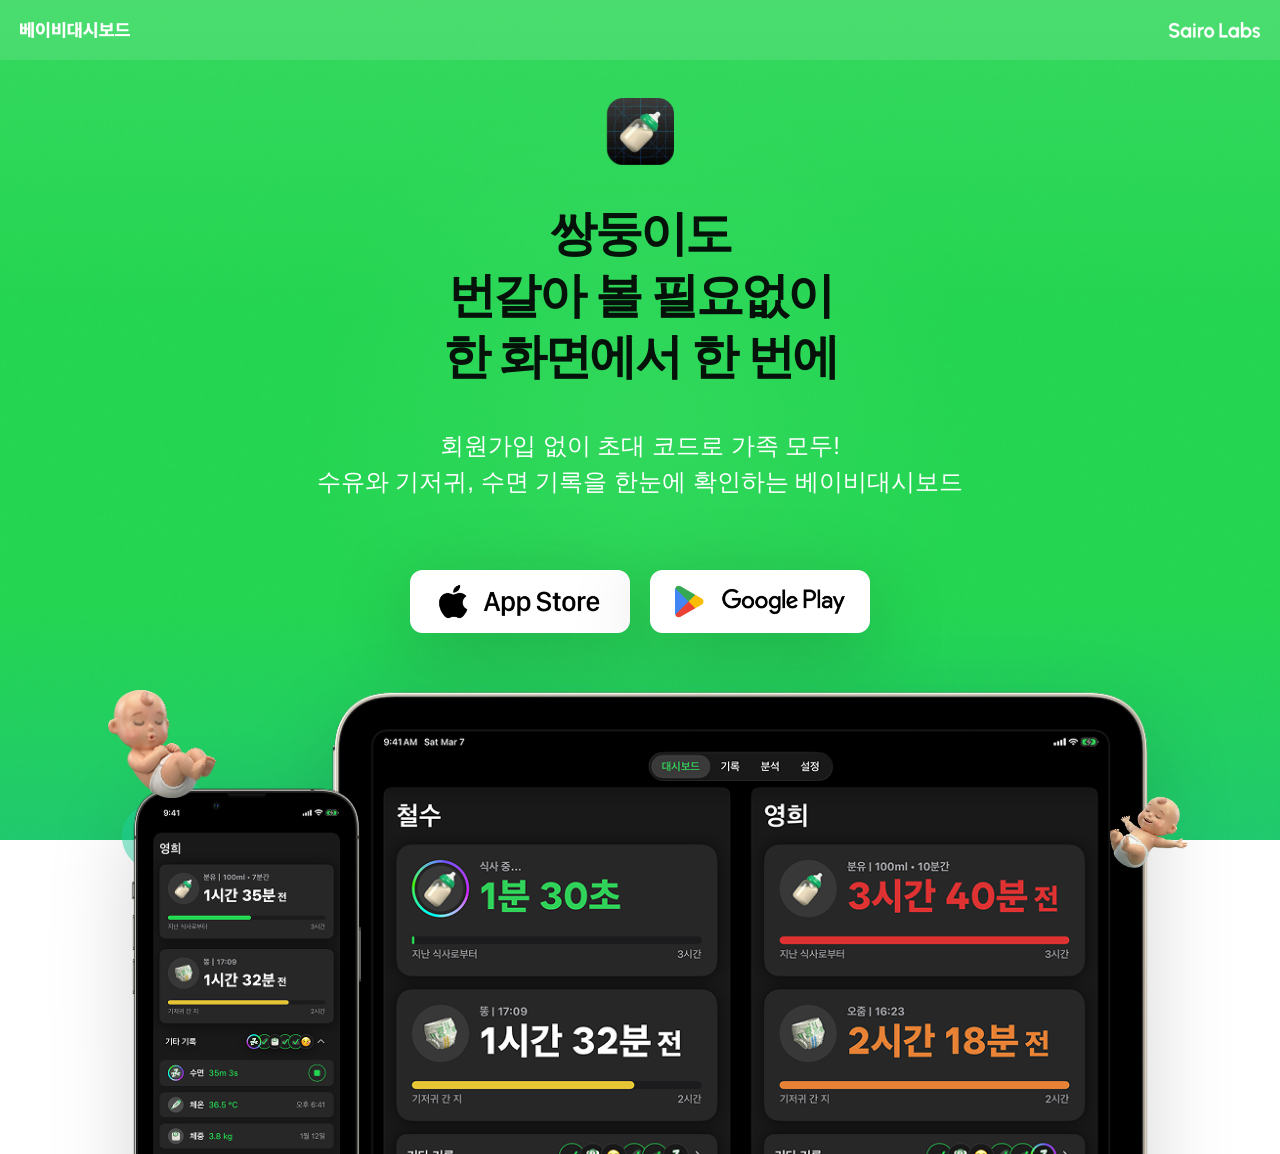
==== baby-dashboard/index.html @ 337afd4b "set max height for showcase device" ====
<!doctype html>
<html lang="ko">

<head>
  <meta charset="utf-8" />
  <meta name="viewport" content="width=device-width, initial-scale=1" />
  <title>베이비대시보드 | Sairo Labs</title>
  <meta name="description" content="초대 코드로 가족 모두가 수유와 기저귀, 수면 기록을 한눈에 확인하는 베이비대시보드 소개 페이지" />
  <style>
    :root {
      --bg: #ffffff;
      --ink: #05120a;
      --muted: #5d5d5d;
      --hero-top: #25da42;
      --hero-bottom: #28c8ba;
      --surface: rgba(255, 255, 255, 0.94);
      --shadow: 0 18px 38px rgba(7, 25, 15, 0.14);
      --footer-height: 205px;
      --footer-bottom-padding: 36px;
      --showcase-overlap: 96px;
      --showcase-target-gap: 65px;
      --hero-copy-extra-space: 0px;
    }

    * {
      box-sizing: border-box;
    }

    html {
      background: var(--bg);
    }

    body {
      margin: 0;
      min-height: 100vh;
      color: var(--ink);
      background: var(--bg);
      font-family:
        "Pretendard",
        "Avenir Next",
        "Noto Sans KR",
        "Apple SD Gothic Neo",
        sans-serif;
    }

    img {
      display: block;
      max-width: 100%;
    }

    a {
      color: inherit;
      text-decoration: none;
    }

    .page {
      position: relative;
      isolation: isolate;
      min-height: 100vh;
      overflow-x: hidden;
    }

    .hero {
      position: relative;
      z-index: 1;
      background:
        radial-gradient(circle at center, rgba(255, 255, 255, 0.06), transparent 45%),
        url("/res/Rectangle%201569.png") center top / cover no-repeat,
        linear-gradient(180deg, var(--hero-top) 0%, var(--hero-bottom) 100%);
    }

    .hero::before {
      content: "";
      position: absolute;
      inset: 0;
      background: linear-gradient(180deg, rgba(255, 255, 255, 0.08), transparent 38%);
      pointer-events: none;
    }

    .shell {
      width: min(100%, 1380px);
      margin: 0 auto;
      position: relative;
      z-index: 1;
    }

    .topbar {
      display: flex;
      align-items: center;
      justify-content: space-between;
      gap: 24px;
      padding:
        max(22px, env(safe-area-inset-top)) 20px 22px;
      background: rgba(255, 255, 255, 0.1);
    }

    .eyebrow,
    .brand {
      display: flex;
      align-items: center;
      flex-shrink: 0;
    }

    .eyebrow-logo {
      width: auto;
      height: auto;
      max-height: 16px;
    }

    .brand-logo {
      width: auto;
      height: auto;
      max-height: 16px;
    }

    .hero-copy {
      max-width: 1040px;
      min-height: calc(780px + var(--hero-copy-extra-space));
      margin: 0 auto;
      padding: 38px 20px 0;
      text-align: center;
    }

    .app-icon {
      width: 67px;
      margin: 0 auto clamp(30px, 3vw, 42px);
    }

    .hero-title {
      margin-top: 0px;
      margin-left: 74px;
      margin-right: 74px;
      margin-bottom: 40px;
      max-width: 940px;
      font-size: 48px;
      line-height: 1.28;
      letter-spacing: -0.055em;
      font-weight: bold;
      word-break: keep-all;
      white-space: pre-line;
    }

    .body-copy {
      margin: 0 0 70px;
      color: #ffffff;
      font-size: 24px;
      line-height: 1.5;
      font-weight: 500;
      word-break: keep-all;
      white-space: pre-line;
    }

    .store-row {
      display: flex;
      justify-content: center;
      align-items: center;
      gap: 20px;
      margin-top: clamp(42px, 5vw, 56px);
      flex-wrap: wrap;
    }

    .store-badge {
      display: inline-block;
      filter: drop-shadow(0 18px 38px rgba(12, 12, 12, 0.2));
    }

    .store-badge[hidden] {
      display: none;
    }

    .store-badge-image {
      width: clamp(190px, 18vw, 220px);
      height: auto;
    }

    .showcase {
      position: absolute;
      isolation: isolate;
      z-index: 2;
      width: min(100%, 1240px);
      left: 50%;
      bottom: calc(-1 * var(--showcase-overlap));
      padding: 0 clamp(16px, 4vw, 42px);
      transform: translateX(-50%);
    }

    .showcase-bubbles,
    .showcase-babies {
      position: absolute;
      inset: 0;
      pointer-events: none;
    }

    .showcase-bubbles {
      z-index: 1;
    }

    .showcase-babies {
      z-index: 4;
    }

    .showcase-device {
      position: relative;
      z-index: 3;
      width: min(100%, 1030px);
      max-height: 340px;
      margin: 0 auto;
    }

    .device {
      display: block;
      width: 100%;
      filter: drop-shadow(0 30px 42px rgba(0, 0, 0, 0.16));
    }

    .baby {
      position: absolute;
      z-index: 2;
      pointer-events: none;
      animation: float 5.8s ease-in-out infinite;
    }

    .baby-left {
      width: clamp(74px, 9vw, 108px);
      left: clamp(44px, 7vw, 88px);
      top: 6px;
    }

    .baby-right {
      width: clamp(64px, 8vw, 92px);
      right: clamp(24px, 5vw, 64px);
      top: 104px;
      animation-delay: -2.4s;
    }

    .bubble {
      position: absolute;
      z-index: 1;
      opacity: 0.92;
      pointer-events: none;
      animation: pulse 5s ease-in-out infinite;
    }

    .bubble-a {
      width: clamp(48px, 6vw, 67px);
      left: clamp(60px, 8vw, 114px);
      bottom: 154px;
    }

    .bubble-b {
      width: clamp(18px, 3vw, 29px);
      left: clamp(118px, 12vw, 210px);
      bottom: 212px;
      animation-delay: -1s;
    }

    .bubble-c {
      width: clamp(14px, 2vw, 15px);
      right: clamp(142px, 14vw, 248px);
      bottom: 246px;
      animation-delay: -2.6s;
    }

    .bubble-d {
      width: clamp(20px, 3vw, 27px);
      right: clamp(106px, 11vw, 196px);
      bottom: 208px;
      animation-delay: -0.7s;
    }

    .site-footer {
      position: relative;
      display: flex;
      justify-content: center;
      align-items: flex-end;
      gap: 8px;
      flex-wrap: wrap;
      min-height: var(--footer-height);
      padding: 0 20px var(--footer-bottom-padding);
      text-align: center;
      color: var(--muted);
      font-size: 16px;
      line-height: 21px;
      background: var(--bg);
    }

    .site-footer strong {
      color: #676767;
      font-weight: 800;
    }

    .reveal {
      opacity: 0;
      transform: translateY(18px);
      animation: reveal 720ms cubic-bezier(0.2, 0.7, 0.2, 1) forwards;
    }

    .reveal-delay-1 {
      animation-delay: 90ms;
    }

    .reveal-delay-2 {
      animation-delay: 180ms;
    }

    .reveal-delay-3 {
      animation-delay: 270ms;
    }

    @keyframes float {

      0%,
      100% {
        transform: translate3d(0, 0, 0) rotate(0deg);
      }

      50% {
        transform: translate3d(0, -10px, 0) rotate(2deg);
      }
    }

    @keyframes pulse {

      0%,
      100% {
        transform: scale(1);
      }

      50% {
        transform: scale(1.08);
      }
    }

    @keyframes reveal {
      from {
        opacity: 0;
        transform: translateY(18px);
      }

      to {
        opacity: 1;
        transform: translateY(0);
      }
    }

    @media (max-width: 1080px) {
      .hero-copy {
        max-width: 860px;
      }

      .hero-title {
        max-width: 760px;
      }

      .baby-left {
        top: -4px;
      }

      .baby-right {
        top: 118px;
      }
    }

    @media (max-width: 720px) {
      .topbar {
        padding-left: 20px;
        padding-right: 20px;
      }

      .hero-title {
        max-width: 360px;
        font-size: 32px;
        line-height: 1.22;
      }

      .body-copy {
        max-width: 340px;
        margin-left: auto;
        margin-right: auto;
        font-size: 18px;
        line-height: 1.55;
      }

      .store-row {
        flex-direction: column;
        gap: 20px;
      }

      .store-badge {
        width: min(100%, 220px);
      }

      .store-badge-image {
        width: 100%;
      }

      .showcase {
        width: 100%;
        padding: 0 12px;
      }

      .showcase-device {
        width: min(460px, calc(100% + 34px));
        max-width: none;
        margin-left: auto;
        margin-right: auto;
        transform: translateX(4px);
      }

      .baby-left {
        width: 92px;
        left: 18px;
        top: -118px;
      }

      .baby-right {
        width: 114px;
        right: 12px;
        top: -56px;
      }

      .bubble-a {
        width: 76px;
        left: 28px;
        top: -40px;
      }

      .bubble-b {
        width: 34px;
        left: 126px;
        top: -10px;
      }

      .bubble-c {
        width: 56px;
        right: 122px;
        top: -54px;
      }

      .bubble-d {
        width: 28px;
        right: 166px;
        top: -102px;
      }

      .site-footer {
        font-size: 0.9rem;
        line-height: 20px;
      }
    }

    @media (min-width: 721px) {
      :root {
        --footer-height: 314px;
        --showcase-overlap: 184px;
      }
    }

    @media (prefers-reduced-motion: reduce) {

      .baby,
      .bubble,
      .reveal {
        animation: none;
        opacity: 1;
        transform: none;
      }
    }
  </style>
</head>

<body>
  <div class="page">
    <section class="hero">
      <div class="shell">
        <header class="topbar">
          <div class="eyebrow">
            <img class="eyebrow-logo" src="/res/babydashboard_logo.png" alt="베이비대시보드" />
          </div>
          <a class="brand" href="/" aria-label="Sairo Labs">
            <img class="brand-logo" src="/res/sairolabs_logo.png" alt="" />
          </a>
        </header>

        <main class="hero-copy">
          <img class="app-icon reveal" src="/res/appIcon.png" alt="베이비대시보드 앱 아이콘" />
          <h1 class="hero-title reveal reveal-delay-1">쌍둥이도
            번갈아 볼 필요없이
            한 화면에서 한 번에</h1>
          <p class="body-copy reveal reveal-delay-2">회원가입 없이 초대 코드로 가족 모두!
            수유와 기저귀, 수면 기록을 한눈에 확인하는 베이비대시보드</p>

          <div class="store-row reveal reveal-delay-3" role="group" aria-label="앱 스토어 목록">
            <a class="store-badge" data-store="ios" href="https://apps.apple.com/us/app/baby-dashboard/id6758552709"
              target="_blank" rel="noreferrer">
              <img class="store-badge-image" src="/res/download_on_appstore.png" alt="App Store에서 다운로드" />
            </a>

            <a class="store-badge" data-store="android"
              href="https://play.google.com/store/apps/details?id=com.sairolabs.babydashboard" target="_blank"
              rel="noreferrer">
              <img class="store-badge-image" src="/res/download_on_playstore.png" alt="Google Play에서 다운로드" />
            </a>
          </div>
        </main>
      </div>

      <div class="showcase">
        <div class="showcase-bubbles" aria-hidden="true">
          <img class="bubble bubble-a" src="/res/Ellipse%204.png" alt="" />
          <img class="bubble bubble-b" src="/res/Ellipse%207.png" alt="" />
          <img class="bubble bubble-c" src="/res/Ellipse%2018.png" alt="" />
          <img class="bubble bubble-d" src="/res/Ellipse%2016.png" alt="" />
        </div>
        <div class="showcase-babies" aria-hidden="true">
          <img class="baby baby-left" src="/res/baby2.png" alt="" />
          <img class="baby baby-right" src="/res/baby1.png" alt="" />
        </div>
        <div class="showcase-device">
          <img class="device reveal reveal-delay-3" src="/res/ondevice-example.png" alt="베이비대시보드 앱 화면 미리보기" />
        </div>
      </div>
    </section>

    <footer class="site-footer">
      <strong>사이로랩스</strong>
      <span>© Sairo Labs. All rights reserved.</span>
    </footer>
  </div>

  <script>
    function detectExactMobilePlatform() {
      const uaDataPlatform =
        navigator.userAgentData && typeof navigator.userAgentData.platform === "string"
          ? navigator.userAgentData.platform
          : "";

      if (uaDataPlatform === "Android") {
        return "android";
      }

      if (uaDataPlatform === "iOS") {
        return "ios";
      }

      const userAgent = navigator.userAgent || "";

      if (/Android/i.test(userAgent)) {
        return "android";
      }

      if (/(iPhone|iPad|iPod)/i.test(userAgent)) {
        return "ios";
      }

      return null;
    }

    function applyStoreBadgeVisibility() {
      const platform = detectExactMobilePlatform();

      if (!platform) {
        return;
      }

      document.querySelectorAll("[data-store]").forEach((node) => {
        const store = node.getAttribute("data-store");
        node.hidden = store !== platform;
      });
    }

    function syncMobileShowcaseSpacing() {
      const root = document.documentElement;
      const mobileQuery = window.matchMedia("(max-width: 720px)");

      if (!mobileQuery.matches) {
        root.style.setProperty("--hero-copy-extra-space", "0px");
        return;
      }

      const storeRow = document.querySelector(".store-row");
      const leftBaby = document.querySelector(".baby-left");

      if (!storeRow || !leftBaby) {
        return;
      }

      root.style.setProperty("--hero-copy-extra-space", "0px");

      function alignShowcase(attempt) {
        const targetGap =
          parseFloat(getComputedStyle(root).getPropertyValue("--showcase-target-gap")) || 65;
        const currentGap = leftBaby.getBoundingClientRect().top - storeRow.getBoundingClientRect().bottom;
        const currentExtra =
          parseFloat(root.style.getPropertyValue("--hero-copy-extra-space")) || 0;
        const nextExtra = Math.max(0, Math.round(currentExtra + targetGap - currentGap));

        root.style.setProperty("--hero-copy-extra-space", `${nextExtra}px`);

        if (attempt < 3 && Math.abs(currentGap - targetGap) > 1) {
          requestAnimationFrame(() => alignShowcase(attempt + 1));
        }
      }

      requestAnimationFrame(() => alignShowcase(0));
    }

    applyStoreBadgeVisibility();
    syncMobileShowcaseSpacing();
    window.addEventListener("load", syncMobileShowcaseSpacing);
    window.addEventListener("resize", syncMobileShowcaseSpacing);
  </script>
</body>

</html>
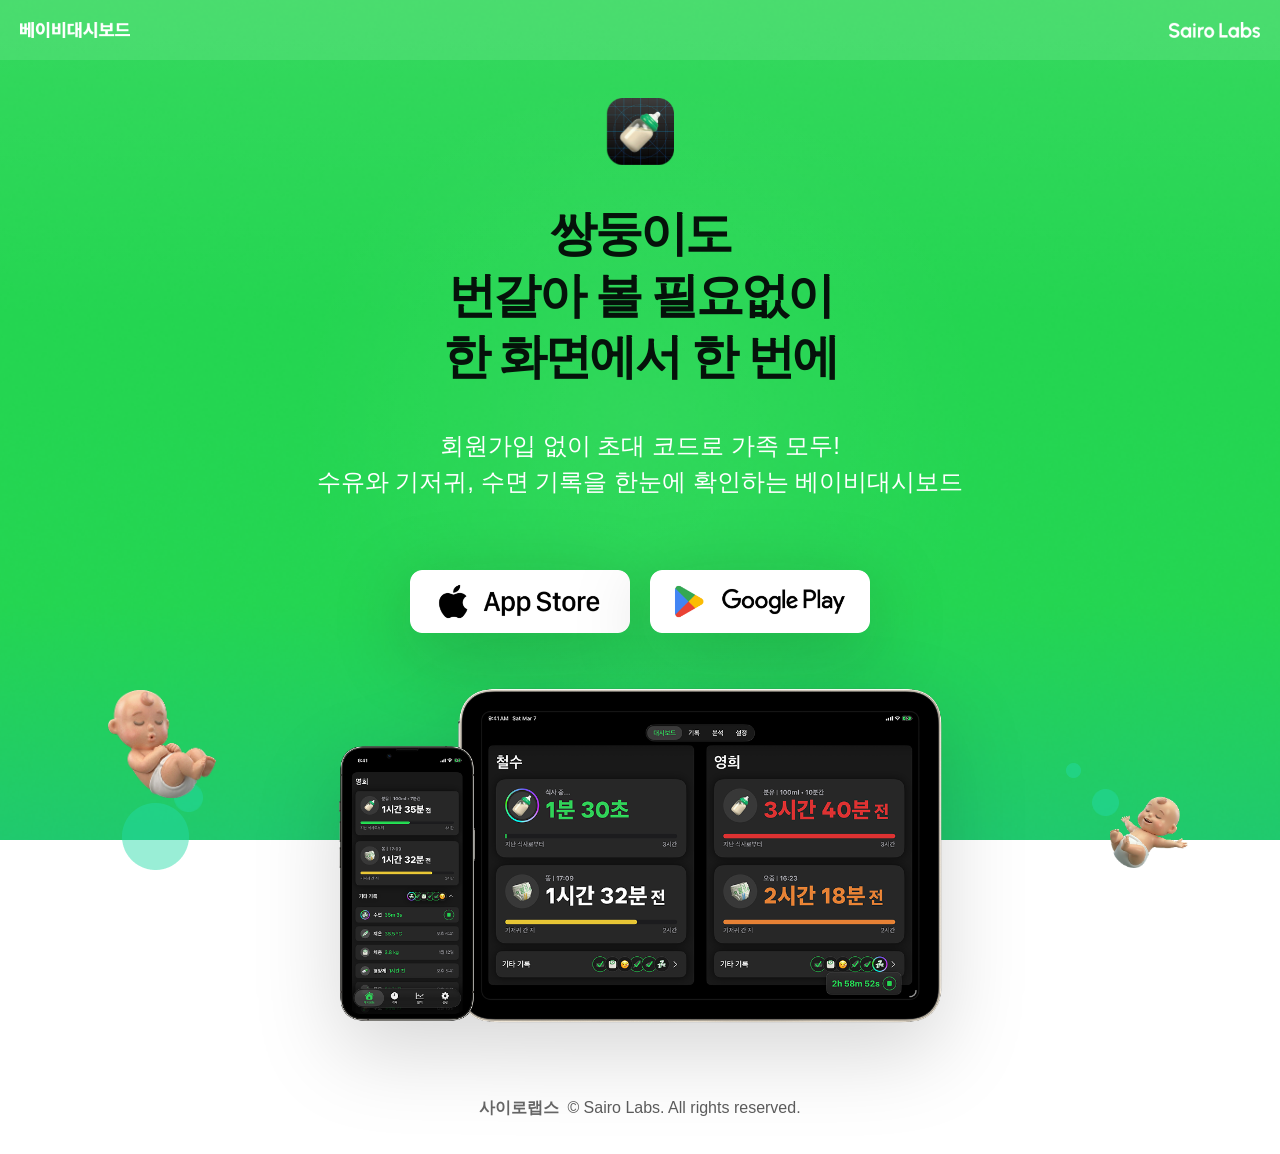
==== commit 757f4b50: "set max height for showcase device" ====
--- a/baby-dashboard/index.html
+++ b/baby-dashboard/index.html
@@ -204,6 +204,7 @@
       z-index: 3;
       width: min(100%, 1030px);
       max-height: 340px;
+      max-width: 611px;
       margin: 0 auto;
     }
 
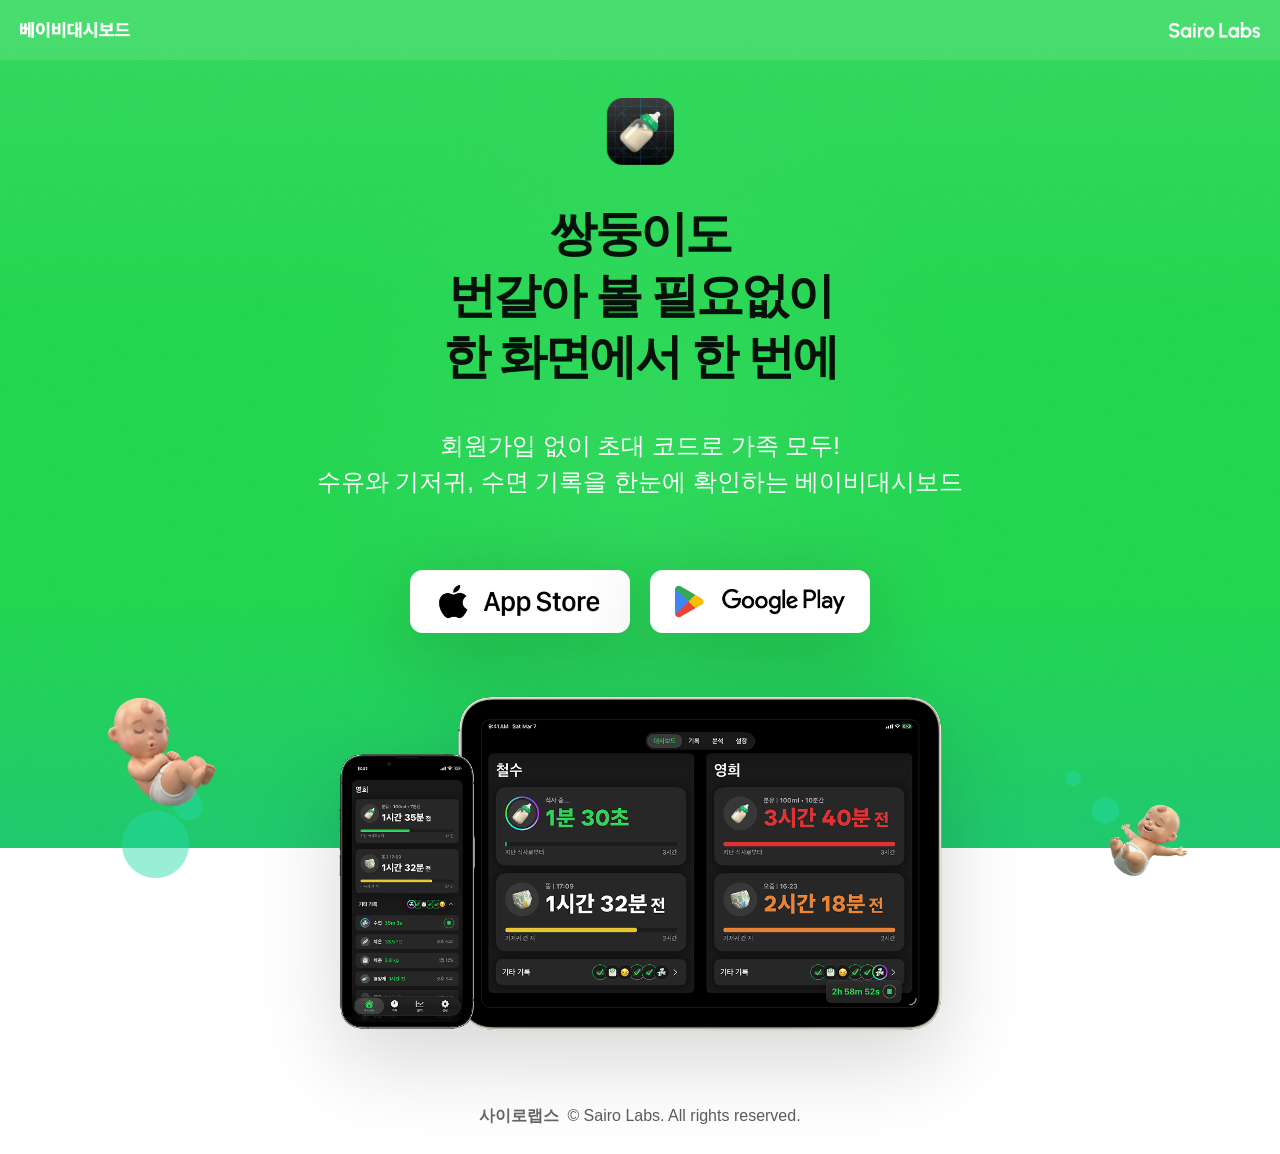
==== commit 5be20b9a: "fix statusbar" ====
--- a/baby-dashboard/index.html
+++ b/baby-dashboard/index.html
@@ -3,7 +3,8 @@
 
 <head>
   <meta charset="utf-8" />
-  <meta name="viewport" content="width=device-width, initial-scale=1" />
+  <meta name="viewport" content="width=device-width, initial-scale=1, viewport-fit=cover" />
+  <meta name="theme-color" content="#25da42" />
   <title>베이비대시보드 | Sairo Labs</title>
   <meta name="description" content="초대 코드로 가족 모두가 수유와 기저귀, 수면 기록을 한눈에 확인하는 베이비대시보드 소개 페이지" />
   <style>
@@ -43,6 +44,28 @@
         sans-serif;
     }
 
+    body::before,
+    body::after {
+      content: "";
+      position: fixed;
+      left: 0;
+      right: 0;
+      pointer-events: none;
+      z-index: 999;
+    }
+
+    body::before {
+      top: 0;
+      height: env(safe-area-inset-top);
+      background: var(--hero-top);
+    }
+
+    body::after {
+      bottom: 0;
+      height: env(safe-area-inset-bottom);
+      background: var(--bg);
+    }
+
     img {
       display: block;
       max-width: 100%;
@@ -58,6 +81,7 @@
       isolation: isolate;
       min-height: 100vh;
       overflow-x: hidden;
+      background: var(--bg);
     }
 
     .hero {
@@ -613,4 +637,4 @@
   </script>
 </body>
 
-</html>+</html>
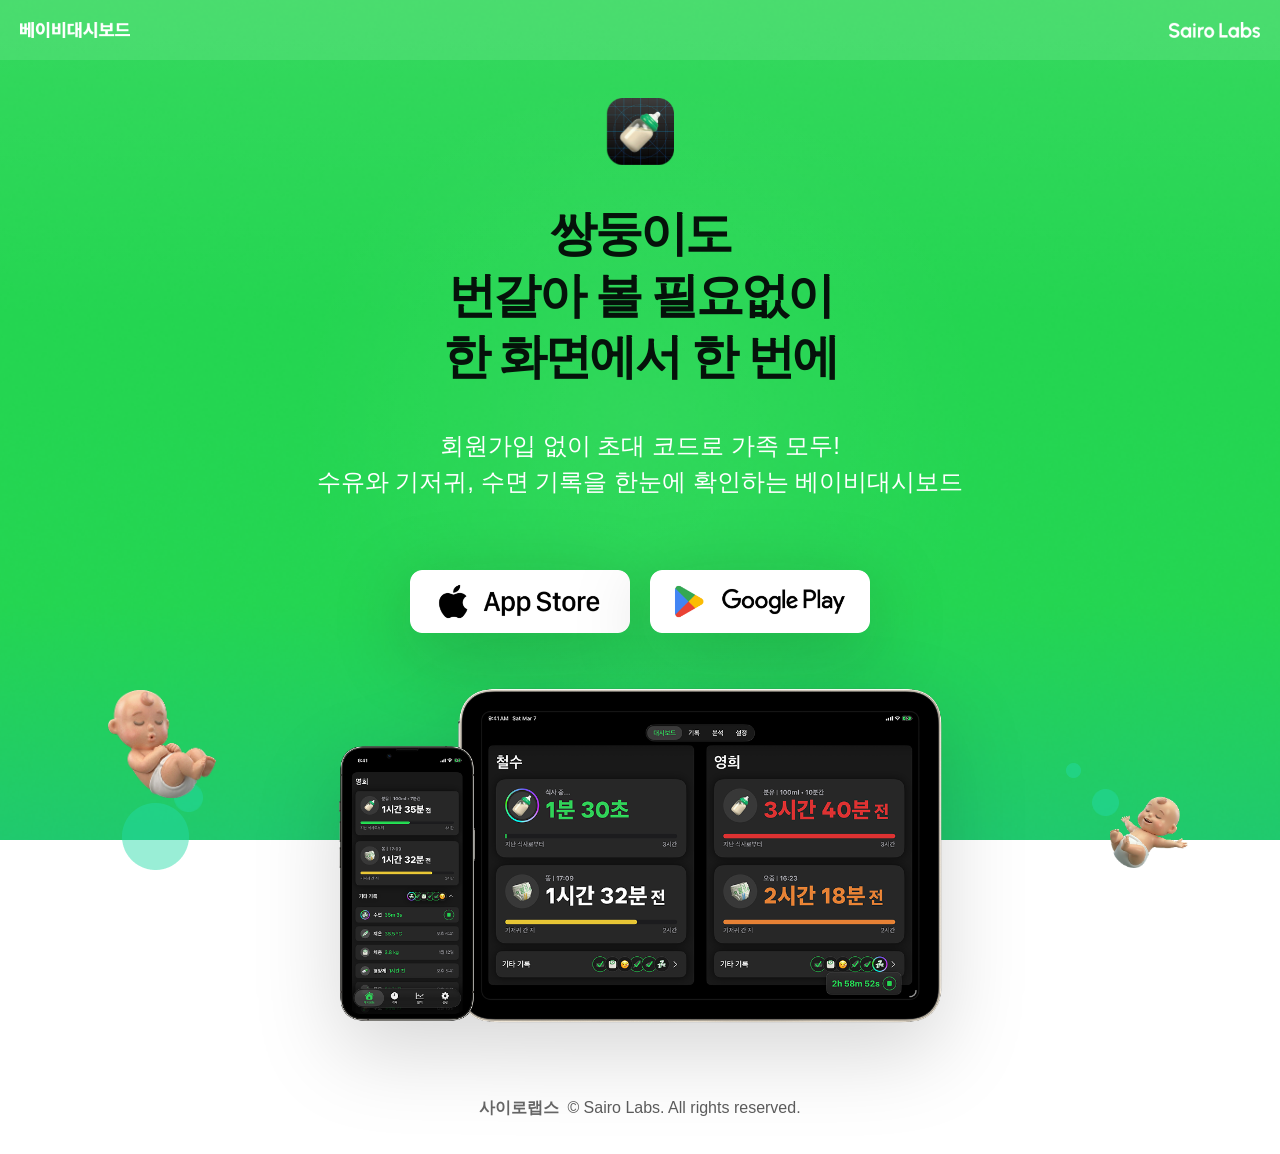
==== commit aeeb66bb: "fix safe area" ====
--- a/baby-dashboard/index.html
+++ b/baby-dashboard/index.html
@@ -28,42 +28,36 @@
     }
 
     html {
-      background: var(--bg);
+      background-color: var(--hero-top);
+      background-image:
+        linear-gradient(
+          180deg,
+          var(--hero-top) 0%,
+          var(--hero-bottom) calc(100% - (var(--footer-height) + env(safe-area-inset-bottom))),
+          var(--bg) calc(100% - (var(--footer-height) + env(safe-area-inset-bottom))),
+          var(--bg) 100%
+        );
     }
 
     body {
       margin: 0;
       min-height: 100vh;
       color: var(--ink);
-      background: var(--bg);
+      background-color: var(--hero-top);
+      background-image:
+        linear-gradient(
+          180deg,
+          var(--hero-top) 0%,
+          var(--hero-bottom) calc(100% - (var(--footer-height) + env(safe-area-inset-bottom))),
+          var(--bg) calc(100% - (var(--footer-height) + env(safe-area-inset-bottom))),
+          var(--bg) 100%
+        );
       font-family:
         "Pretendard",
         "Avenir Next",
         "Noto Sans KR",
         "Apple SD Gothic Neo",
         sans-serif;
-    }
-
-    body::before,
-    body::after {
-      content: "";
-      position: fixed;
-      left: 0;
-      right: 0;
-      pointer-events: none;
-      z-index: 999;
-    }
-
-    body::before {
-      top: 0;
-      height: env(safe-area-inset-top);
-      background: var(--hero-top);
-    }
-
-    body::after {
-      bottom: 0;
-      height: env(safe-area-inset-bottom);
-      background: var(--bg);
     }
 
     img {
@@ -300,8 +294,8 @@
       align-items: flex-end;
       gap: 8px;
       flex-wrap: wrap;
-      min-height: var(--footer-height);
-      padding: 0 20px var(--footer-bottom-padding);
+      min-height: calc(var(--footer-height) + env(safe-area-inset-bottom));
+      padding: 0 20px calc(var(--footer-bottom-padding) + env(safe-area-inset-bottom));
       text-align: center;
       color: var(--muted);
       font-size: 16px;
@@ -630,9 +624,29 @@
       requestAnimationFrame(() => alignShowcase(0));
     }
 
+    function syncSafariChromeBackdrop() {
+      const footer = document.querySelector(".site-footer");
+
+      if (!footer) {
+        return;
+      }
+
+      const rootStyles = getComputedStyle(document.documentElement);
+      const heroTop = rootStyles.getPropertyValue("--hero-top").trim() || "#25da42";
+      const background = rootStyles.getPropertyValue("--bg").trim() || "#ffffff";
+      const footerTop = footer.getBoundingClientRect().top;
+      const nextColor = footerTop <= window.innerHeight ? background : heroTop;
+
+      document.body.style.backgroundColor = nextColor;
+    }
+
     applyStoreBadgeVisibility();
     syncMobileShowcaseSpacing();
+
     window.addEventListener("load", syncMobileShowcaseSpacing);
+    window.addEventListener("load", syncSafariChromeBackdrop);
+    window.addEventListener("scroll", syncSafariChromeBackdrop, { passive: true });
+    window.addEventListener("resize", syncSafariChromeBackdrop);
     window.addEventListener("resize", syncMobileShowcaseSpacing);
   </script>
 </body>
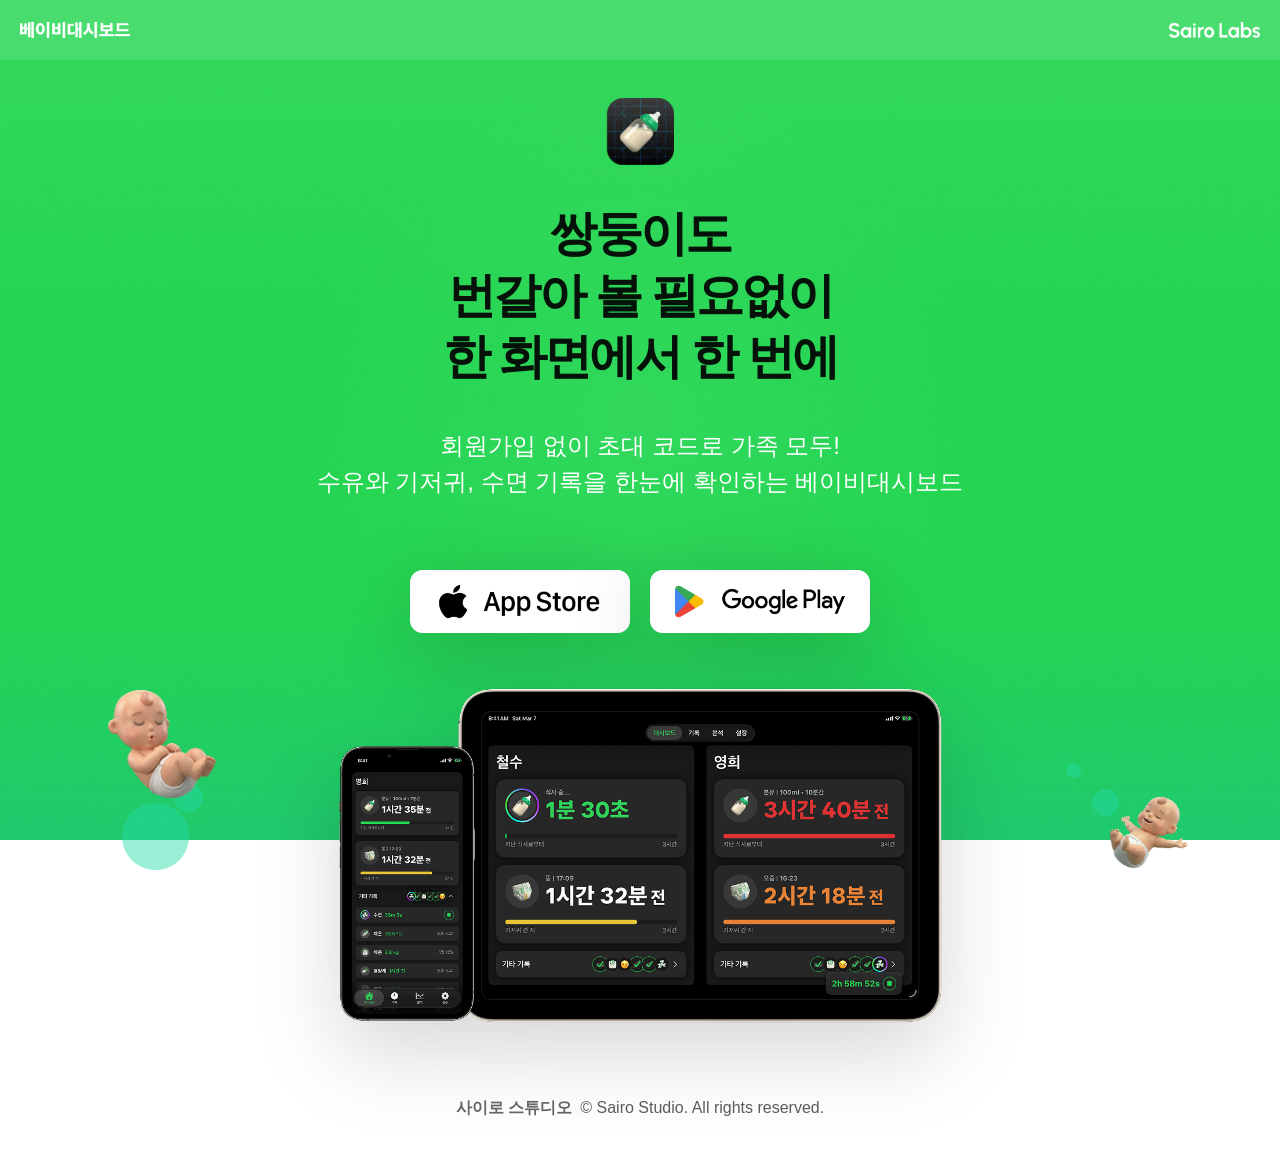
==== commit 63d64961: "Rename company branding to Sairo Studio" ====
--- a/baby-dashboard/index.html
+++ b/baby-dashboard/index.html
@@ -5,7 +5,7 @@
   <meta charset="utf-8" />
   <meta name="viewport" content="width=device-width, initial-scale=1, viewport-fit=cover" />
   <meta name="theme-color" content="#25da42" />
-  <title>베이비대시보드 | Sairo Labs</title>
+  <title>베이비대시보드 | Sairo Studio</title>
   <meta name="description" content="초대 코드로 가족 모두가 수유와 기저귀, 수면 기록을 한눈에 확인하는 베이비대시보드 소개 페이지" />
   <style>
     :root {
@@ -496,7 +496,7 @@
           <div class="eyebrow">
             <img class="eyebrow-logo" src="/res/babydashboard_logo.png" alt="베이비대시보드" />
           </div>
-          <a class="brand" href="/" aria-label="Sairo Labs">
+          <a class="brand" href="/" aria-label="Sairo Studio">
             <img class="brand-logo" src="/res/sairolabs_logo.png" alt="" />
           </a>
         </header>
@@ -542,8 +542,8 @@
     </section>
 
     <footer class="site-footer">
-      <strong>사이로랩스</strong>
-      <span>© Sairo Labs. All rights reserved.</span>
+      <strong>사이로 스튜디오</strong>
+      <span>© Sairo Studio. All rights reserved.</span>
     </footer>
   </div>
 
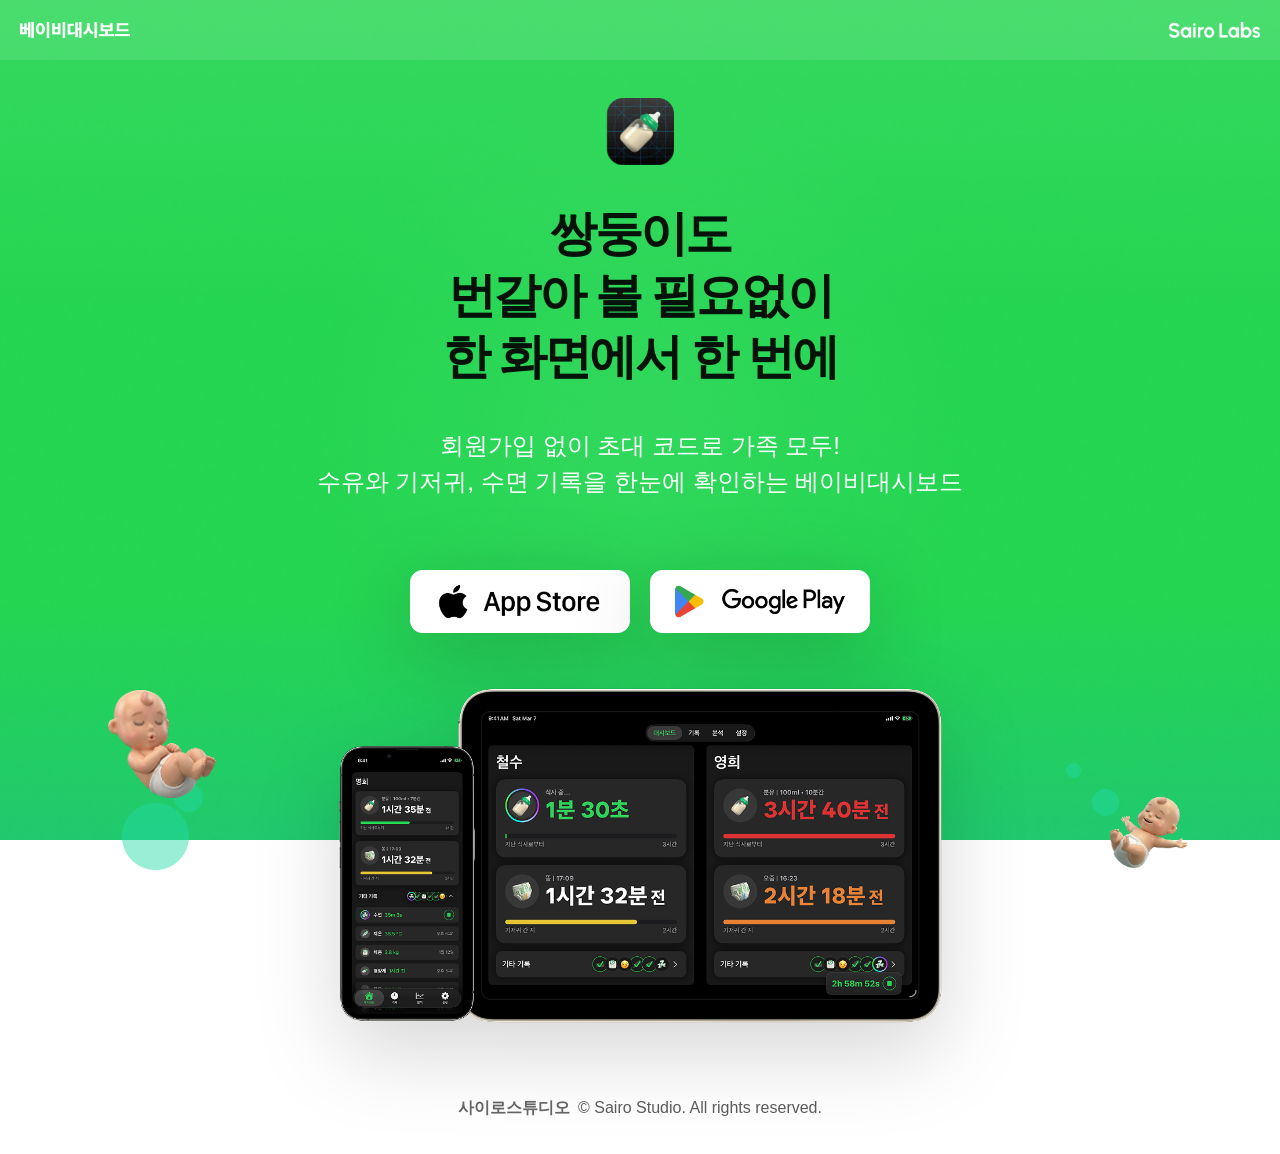
==== commit b291bcb2: "feat/changeCompanyName" ====
--- a/baby-dashboard/index.html
+++ b/baby-dashboard/index.html
@@ -542,7 +542,7 @@
     </section>
 
     <footer class="site-footer">
-      <strong>사이로 스튜디오</strong>
+      <strong>사이로스튜디오</strong>
       <span>© Sairo Studio. All rights reserved.</span>
     </footer>
   </div>
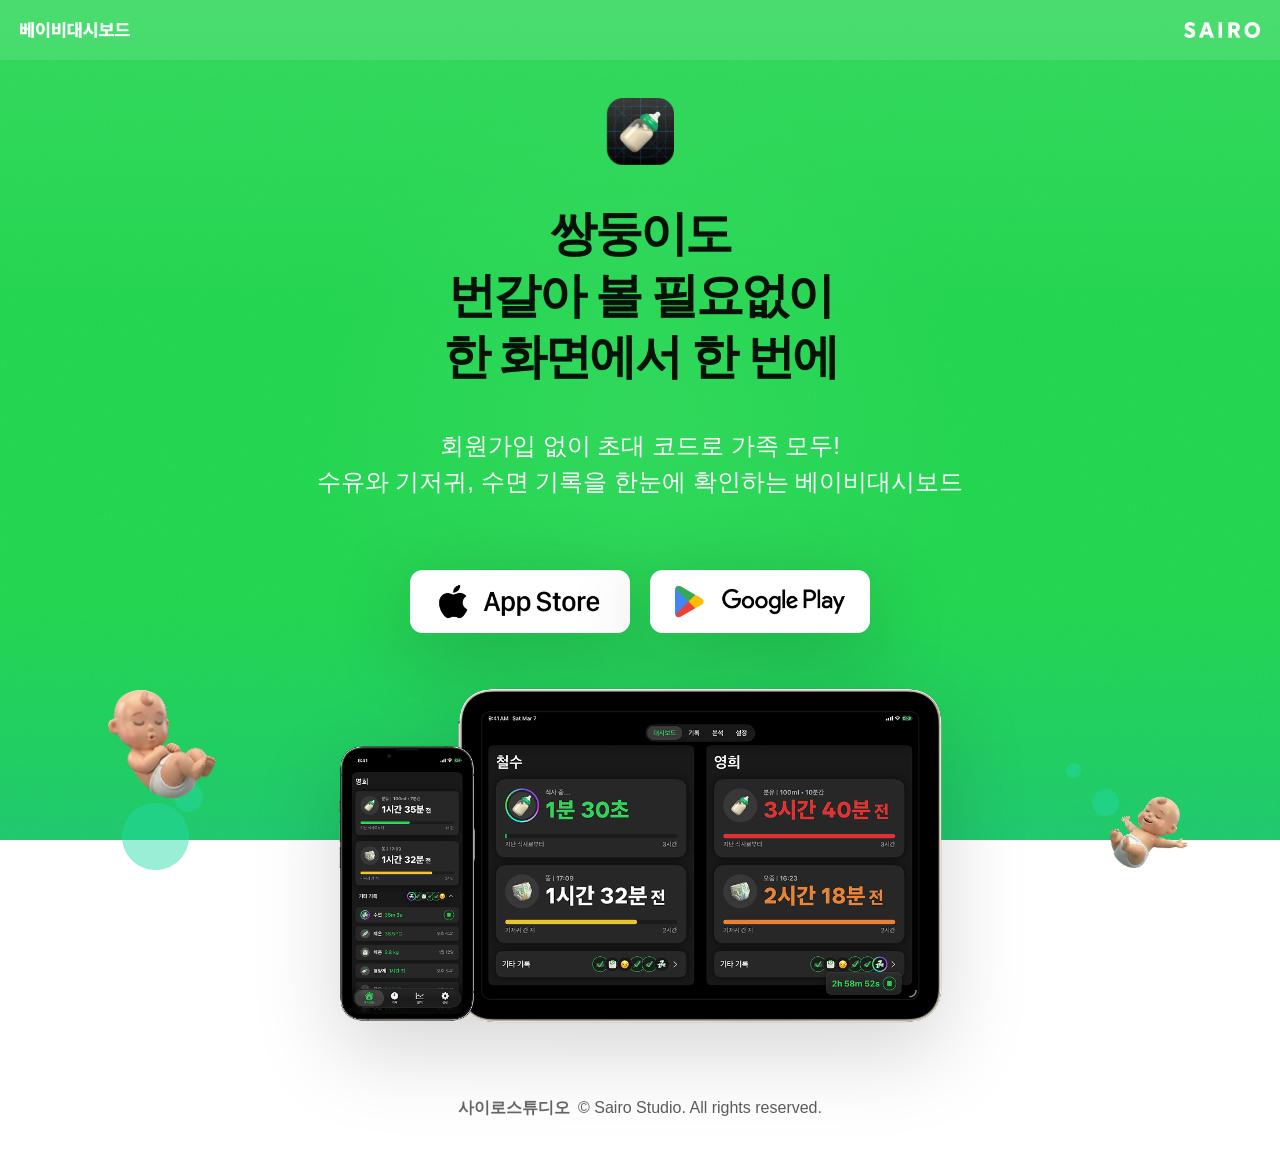
==== commit 27e5cd80: "feat/changeCompanyName" ====
--- a/baby-dashboard/index.html
+++ b/baby-dashboard/index.html
@@ -497,7 +497,7 @@
             <img class="eyebrow-logo" src="/res/babydashboard_logo.png" alt="베이비대시보드" />
           </div>
           <a class="brand" href="/" aria-label="Sairo Studio">
-            <img class="brand-logo" src="/res/sairolabs_logo.png" alt="" />
+            <img class="brand-logo" src="/res/sairostudio_logo.png" alt="" />
           </a>
         </header>
 
